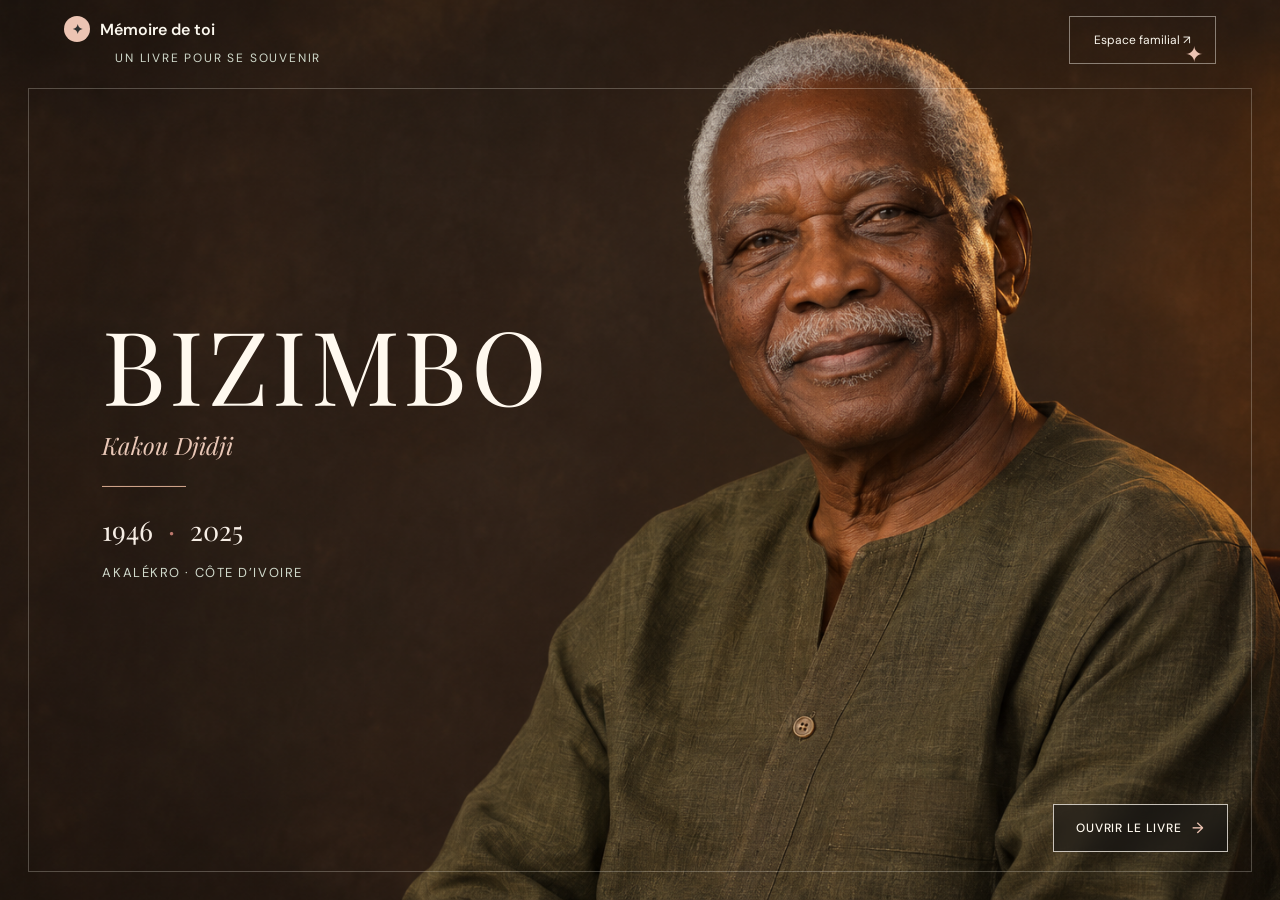
==== index.html @ d09c0937 "feat(pages): ajout du menu et chapitre Lettre d'au revoir" ====
<!doctype html>
<html lang="fr">
<head>
  <meta charset="UTF-8" />
  <meta name="viewport" content="width=device-width, initial-scale=1.0" />
  <title>BIZIMBO · Le livre mémoire</title>
  <link rel="stylesheet" href="css/tokens.css" />
  <link rel="stylesheet" href="css/cover.css" />
  <link rel="stylesheet" href="css/book-engine.css" />
  <link rel="stylesheet" href="css/pages.css" />
  <link rel="stylesheet" href="css/modals.css" />
</head>
<body>
  <header class="reader-bar">
    <a class="reader-brand" href="#cover"><span class="brand-mark">✦</span><span>Mémoire de toi</span></a>
    <button class="family-entry" type="button" data-modal="private-modal">Espace familial <span>↗</span></button>
  </header>

  <main class="book-stage" id="book-stage">
    <section class="book" id="memory-book" aria-label="Livre mémoire de BIZIMBO">
      <!-- Page 0 : Couverture pleine page (sanctuarisée) -->
      <article class="book-page cover-page" data-page="0" id="cover">
        <img class="cover-portrait" src="assets/gpt_bizimbo-hero.png" alt="Portrait de BIZIMBO" />
        <div class="cover-ribbon">Un livre pour se souvenir</div>
        <div class="cover-ornament">✦</div>
        <div class="cover-content">
          <h1>BIZIMBO</h1>
          <p class="cover-real-name">Kakou Djidji</p>
          <div class="cover-rule"></div>
          <p class="cover-dates">1946 <span>·</span> 2025</p>
          <p class="cover-place">Akalékro · Côte d’Ivoire</p>
        </div>
        <button class="open-book cover-turn-hint" id="open-book" type="button">Ouvrir le livre <span>→</span></button>
        <div class="cover-footer">
          <span>À la mémoire d’un père, d’un repère et d’une histoire.</span>
          <span>01</span>
        </div>
      </article>

      <!-- Page 1 : Chapitre I · Biographie -->
      <article class="book-page paper-page" data-page="1">
        <div class="paper-sheet">
          <div class="chapter-rail">
            <span class="page-label">Chapitre I · Biographie</span>
          </div>
          <div class="page-main intro-page">
            <div class="page-copy">
              <span class="drop-cap">B</span>
              <p>IZIMBO est né à Akalékro, le 1er janvier 1946. Il portait en lui deux héritages, Ahizi par son père et Sénoufo par sa mère, deux courants de mémoire qui ont nourri son regard sur le monde.</p>
              <p>Son histoire commence dans une terre de liens, de récits et de visages connus. C’est là qu’il a appris que l’on ne grandit jamais seul.</p>
            </div>
            <div class="page-image">
              <img src="assets/gpt_bizimbo-portrait.png" alt="Portrait de BIZIMBO" />
            </div>
          </div>
        </div>
      </article>

      <!-- Page 2 : Chapitre II · Cérémonie -->
      <article class="book-page paper-page" data-page="2">
        <div class="paper-sheet">
          <div class="chapter-rail">
            <span class="page-label">Chapitre II · Cérémonie</span>
          </div>
          <div class="page-main ceremony-page">
            <div class="ceremony-info">
              <h2>Le dernier hommage.</h2>
              <p class="ceremony-lead">Pour accompagner BIZIMBO et partager un instant de prière, de souvenirs et de paix.</p>
              
              <div class="ceremony-card-main">
                <div class="ceremony-datetime">
                  <div class="ceremony-date-badge">
                    <span>OCT</span>
                    <strong>04</strong>
                  </div>
                  <div class="ceremony-time">
                    Samedi 4 octobre 2025 · 10h00
                    <small>Célébration d’hommage et recueillement</small>
                  </div>
                </div>

                <div class="ceremony-venue">
                  <span class="ceremony-venue-label">Lieu de la cérémonie</span>
                  <strong>Paroisse Saint-Pierre d’Akalékro</strong>
                  <address>Akalékro, Côte d’Ivoire<br />Bénédiction et prière communautaire</address>
                </div>
              </div>
            </div>

            <div class="ceremony-details">
              <ul class="ceremony-timeline">
                <li>
                  <strong>09h30 · Accueil & Condoléances</strong>
                  <span>Signature du registre et accueil des délégations familiales</span>
                </li>
                <li>
                  <strong>10h00 · Messe d’action de grâce & Hommages</strong>
                  <span>Témoignages des enfants, des proches et prières de recueillement</span>
                </li>
                <li>
                  <strong>12h00 · Inhumation dans l’intimité familiale</strong>
                  <span>Auprès des siens, dans la terre natale d’Akalékro</span>
                </li>
              </ul>

              <div class="ceremony-notes">
                <h3>Consignes de la famille</h3>
                <p>Des fleurs blanches et des bougies sont les bienvenues. Vous pouvez également manifester votre présence en allumant une bougie virtuelle sur ce mémorial.</p>
              </div>
            </div>
          </div>
        </div>
      </article>

      <!-- Page 3 : Chapitre III · Souvenirs -->
      <article class="book-page paper-page" data-page="3">
        <div class="paper-sheet">
          <div class="chapter-rail">
            <span class="page-label">Chapitre III · Souvenirs</span>
          </div>
          <div class="page-main souvenirs-page">
            <div class="souvenirs-header">
              <h2>Les instants partagés.</h2>
              <p class="souvenirs-lead">Des regards, des journées simples et des étapes de vie qui continuent de nous inspirer.</p>
            </div>

            <div class="souvenirs-gallery">
              <div class="souvenir-card">
                <div class="souvenir-photo">
                  <img class="souvenir-photo-portrait" src="assets/gpt_bizimbo-portrait.png" alt="BIZIMBO souriant" />
                </div>
                <div class="souvenir-caption">
                  <span class="souvenir-date">Akalékro · 1978</span>
                  <h3>Le sourire confiant</h3>
                  <p>Un moment de retrouvailles familiales au village, entouré des siens.</p>
                </div>
              </div>

              <div class="souvenir-card">
                <div class="souvenir-photo">
                  <img class="souvenir-photo-hero" src="assets/gpt_bizimbo-hero.png" alt="BIZIMBO en habit d'apparat" />
                </div>
                <div class="souvenir-caption">
                  <span class="souvenir-date">Abidjan · 1995</span>
                  <h3>La force tranquille</h3>
                  <p>Le patriarche lors de la cérémonie des 50 ans, toujours à l’écoute.</p>
                </div>
              </div>

              <div class="souvenir-card">
                <div class="souvenir-photo">
                  <img src="assets/gpt_bizimbo-portrait.png" alt="Regard de BIZIMBO" />
                </div>
                <div class="souvenir-caption">
                  <span class="souvenir-date">Mémoire vive</span>
                  <h3>Sous l’arbre à palabres</h3>
                  <p>Transmettre les proverbes et la sagesse des ancêtres Ahizi et Sénoufo.</p>
                </div>
              </div>
            </div>

            <div class="souvenirs-footer-cta">
              <p>Vous avez une photo ou une archive de BIZIMBO à partager avec la famille ?</p>
              <button class="ink-button" type="button" data-modal="private-modal">Ajouter une photo dans l’espace familial <span>↗</span></button>
            </div>
          </div>
        </div>
      </article>

      <!-- Page 4 : Chapitre IV · Lettre d’au revoir -->
      <article class="book-page paper-page" data-page="4">
        <div class="paper-sheet">
          <div class="chapter-rail">
            <span class="page-label">Chapitre IV · Lettre d’au revoir</span>
          </div>
          <div class="page-main letter-page">
            <div class="letter-sheet-box">
              <div class="letter-meta">
                <span>Akalékro · Septembre 2025</span>
                <span>Dernière pensée</span>
              </div>

              <div class="letter-salutation">
                À mes enfants, à ma famille, à vous tous que j’aime,
              </div>

              <div class="letter-body">
                <p>
                  Ne pleurez pas en pensant à ce qui n’est plus, mais souriez en vous souvenant de ce que nous avons partagé. J’ai marché sur cette terre avec la fierté et le bonheur infini de vous voir grandir, apprendre, aimer et vous soutenir les uns les autres.
                </p>
                <p>
                  Restez unis. La famille est comme un grand arbre : les branches s’étendent dans toutes les directions, mais les racines puisent la même force au même endroit. N’oubliez jamais d’où vous venez, ni la générosité que l’on doit à chacun.
                </p>
                <p>
                  Je m’en vais en paix, le cœur plein de vos rires et de votre amour. Lorsque le vent soufflera sur les lagunes d’Akalékro ou que les étoiles brilleront, sachez que je ne suis pas loin. Je veille sur vous.
                </p>
              </div>

              <div class="letter-sign-block">
                <div class="letter-sign-text">
                  Avec toute ma bénédiction et ma tendresse éternelle.
                </div>
                <div class="letter-sign-name">
                  <strong>BIZIMBO</strong>
                  <span>Kakou Djidji</span>
                </div>
              </div>
            </div>
          </div>
        </div>
      </article>

      <!-- Page 5 : Chapitre V · Les traces -->
      <article class="book-page paper-page" data-page="5">
        <div class="paper-sheet">
          <div class="chapter-rail">
            <span class="page-label">Chapitre V · Les traces</span>
          </div>
          <div class="page-main traces-page">
            <div class="traces-art">
              <div class="art-shape art-one"></div>
              <div class="art-shape art-two"></div>
              <div class="art-star">✦</div>
              <p>Les jours simples<br />deviennent des trésors.</p>
            </div>
            <div class="traces-copy">
              <h2>Ce qu’il nous laisse.</h2>
              <p class="lead-copy">Une voix, un sourire, une manière de faire une place à chacun.</p>
              <div class="memory-list">
                <button class="memory-row" type="button" data-ritual="candle">
                  <b>◒</b>
                  <span><strong id="candle-count">24</strong><small>bougies allumées</small></span>
                  <i>Ajouter votre lumière</i>
                </button>
                <button class="memory-row" type="button" data-ritual="flower">
                  <b>✿</b>
                  <span><strong id="flower-count">18</strong><small>fleurs déposées</small></span>
                  <i>Déposer une fleur</i>
                </button>
                <button class="memory-row" type="button" data-modal="message-modal">
                  <b>✎</b>
                  <span><strong>27</strong><small>mots dans le livre d’or</small></span>
                  <i>Écrire un souvenir</i>
                </button>
              </div>
            </div>
          </div>
        </div>
      </article>

      <!-- Page 6 : Chapitre VI · Les voix -->
      <article class="book-page paper-page" data-page="6">
        <div class="paper-sheet">
          <div class="chapter-rail">
            <span class="page-label">Chapitre VI · Les voix</span>
          </div>
          <div class="page-main guest-page">
            <div>
              <h2>Les mots restent.</h2>
              <p class="lead-copy">Chaque hommage est une page ajoutée à son histoire.</p>
            </div>
            <div class="quotes">
              <div>
                <q>Ton sourire reste notre lumière. Merci pour tout ce que tu nous as transmis, papa.</q>
                <strong>Aïcha</strong>
                <small>Il y a 2 jours</small>
              </div>
              <div>
                <q>Je me souviens de ta patience et de tes histoires. Elles vivent encore dans nos conversations.</q>
                <strong>Koffi</strong>
                <small>Il y a 5 jours</small>
              </div>
            </div>
            <button class="ink-button" type="button" data-modal="message-modal">Écrire dans le livre d’or <span>↗</span></button>
          </div>
        </div>
      </article>

      <!-- Page 7 : Dernière page · Pour les proches -->
      <article class="book-page paper-page family-page" data-page="7">
        <div class="paper-sheet">
          <div class="chapter-rail">
            <span class="page-label">Dernière page · Pour les proches</span>
          </div>
          <div class="page-main family-main">
            <div class="family-copy">
              <div class="back-symbol">✦</div>
              <h2>Le livre continue avec vous.</h2>
              <p class="lead-copy">Ajoutez des photos, enrichissez la biographie et préservez les souvenirs dans un espace familial privé.</p>
              <button class="ink-button" type="button" data-modal="private-modal">Entrer dans l’espace familial <span>↗</span></button>
            </div>
            <div class="family-note">
              À ceux qui restent,<br />
              à ceux qui se souviennent,<br />
              à ceux qui transmettent.
            </div>
          </div>
        </div>
      </article>
    </section>

    <nav class="chapter-sidebar" id="chapter-sidebar" aria-label="Navigation entre les chapitres">
      <span class="chapter-sidebar-title">Dans le livre</span>
      <button type="button" data-page-target="1">Biographie</button>
      <button type="button" data-page-target="2">Cérémonie</button>
      <button type="button" data-page-target="3">Souvenirs</button>
      <button type="button" data-page-target="4">Lettre d’au revoir</button>
      <button type="button" data-page-target="5">Les traces</button>
      <button type="button" data-page-target="6">Les voix</button>
      <button type="button" data-page-target="7">Pour les proches</button>
    </nav>
  </main>

  <div class="modal-backdrop" id="message-modal" role="dialog" aria-modal="true" aria-labelledby="message-modal-title">
    <div class="modal">
      <button class="modal-close" type="button" aria-label="Fermer">×</button>
      <span class="page-label">Livre d’or</span>
      <h2 id="message-modal-title">Déposer un message</h2>
      <p>Votre hommage sera transmis à la famille pour validation.</p>
      <form data-form="message">
        <label>Votre prénom<input required name="name" placeholder="Ex. Aïcha" /></label>
        <label>Votre message<textarea required name="message" rows="4" placeholder="Un souvenir, une pensée..."></textarea></label>
        <button class="ink-button" type="submit">Envoyer pour validation</button>
      </form>
    </div>
  </div>

  <div class="modal-backdrop" id="private-modal" role="dialog" aria-modal="true" aria-labelledby="private-modal-title">
    <div class="modal">
      <button class="modal-close" type="button" aria-label="Fermer">×</button>
      <span class="page-label">Espace familial</span>
      <h2 id="private-modal-title">Entrer avec une invitation</h2>
      <p>Recevez un lien unique par email pour accéder à l’espace privé de la famille.</p>
      <form data-form="invite">
        <label>Votre adresse email<input required type="email" name="email" placeholder="vous@exemple.com" /></label>
        <button class="ink-button" type="submit">Recevoir mon invitation</button>
      </form>
    </div>
  </div>

  <div class="toast" role="status" aria-live="polite"></div>

  <script src="https://code.jquery.com/jquery-1.12.4.min.js"></script>
  <script src="js/turn.js"></script>
  <script src="js/book.js"></script>
  <script src="js/interactions.js"></script>
</body>
</html>
---- css/tokens.css ----
@import url('https://fonts.googleapis.com/css2?family=DM+Sans:wght@400;500;600;700&family=Playfair+Display:ital,wght@0,400;0,500;0,600;1,400;1,500&display=swap');

:root {
  --ink: #2e302f;
  --paper: #f7f4ed;
  --paper-2: #eef1e9;
  --sage: #cddbcf;
  --sage-deep: #567461;
  --peach: #ecc4b3;
  --coral: #bd786d;
  --line: rgba(46, 48, 47, 0.20);
}

*,
*::before,
*::after {
  box-sizing: border-box;
}

html,
body {
  margin: 0;
  width: 100%;
  height: 100%;
  min-height: 100%;
  overflow: hidden;
  background: var(--ink);
  color: var(--ink);
  font-family: 'DM Sans', sans-serif;
  -webkit-font-smoothing: antialiased;
}

a {
  color: inherit;
  text-decoration: none;
}

button,
input,
textarea {
  font: inherit;
}

button {
  cursor: pointer;
}
---- css/cover.css ----
/* ==========================================================================
   Bandeau supérieur (.reader-bar) & Page de couverture (.cover-page)
   Sanctuarisé à partir du rendu validé de la couverture.
   ========================================================================== */

.reader-bar {
  position: absolute;
  inset: 0 0 auto 0;
  z-index: 20;
  height: 78px;
  padding: 16px 5vw 0;
  display: flex;
  align-items: flex-start;
  justify-content: space-between;
  background: transparent;
  border-bottom: 0;
  color: #fbf7ee;
  pointer-events: none;
}

.reader-brand,
.family-entry {
  pointer-events: auto;
}

.reader-brand {
  display: flex;
  align-items: center;
  gap: 10px;
  font-weight: 600;
  color: inherit;
}

.brand-mark {
  display: grid;
  place-items: center;
  width: 26px;
  height: 26px;
  border-radius: 50%;
  background: var(--peach);
  color: var(--ink);
  font-size: 13px;
}

.family-entry {
  padding: 15px 24px;
  background: transparent;
  border: 1px solid rgba(251, 247, 238, 0.45);
  color: inherit;
  font-size: 12px;
}

/* Adaptation du bandeau sur les pages intérieures (fond papier) */
.reading-page .reader-bar {
  background: var(--paper);
  border-bottom: 1px solid var(--line);
  color: var(--ink);
}

.reading-page .reader-bar * {
  color: var(--ink);
  background-color: transparent;
}

.reading-page .reader-bar .brand-mark {
  background-color: var(--peach);
}

.reading-page .family-entry {
  color: var(--ink);
  border-color: var(--line);
}

/* Couverture pleine page */
.cover-page {
  width: 100%;
  height: 100dvh;
  min-height: 100dvh;
  background: #191716;
  color: #fbf7ee;
  overflow: hidden;
  text-align: left;
  position: relative;
}

.cover-page::before {
  content: '';
  position: absolute;
  inset: 88px 28px 28px;
  border: 1px solid rgba(248, 241, 230, 0.25);
  z-index: 3;
  pointer-events: none;
}

.cover-page::after {
  display: none;
}

/* La photo reste intacte : aucun voile, aucun filtre, opacité 1 */
.cover-portrait {
  position: absolute;
  z-index: 1;
  right: 0;
  top: 0;
  width: 100%;
  height: 100%;
  object-fit: cover;
  object-position: center 26%;
  mix-blend-mode: normal;
  opacity: 1;
  filter: none;
}

.cover-ribbon,
.cover-ornament,
.cover-footer {
  position: absolute;
  z-index: 5;
}

.cover-ribbon {
  top: 42px;
  left: 9vw;
  padding: 8px 0;
  color: #d0d9cb;
  font-size: 12px;
  letter-spacing: 0.15em;
  text-transform: uppercase;
}

.cover-ornament {
  top: 40px;
  right: 6vw;
  color: var(--peach);
  font-size: 22px;
}

.cover-content {
  position: absolute;
  left: 8vw;
  right: auto;
  top: clamp(39%, 50%, 52%);
  bottom: auto;
  width: min(39vw, 560px);
  transform: translateY(-50%);
  display: block;
  text-align: left;
  z-index: 5;
}

.cover-content h1 {
  font: 400 clamp(64px, 8vw, 132px) / 0.88 'Playfair Display', serif;
  letter-spacing: 0.035em;
  color: #fff9ef;
  margin: 0;
  white-space: nowrap;
}

.cover-real-name {
  font: italic 24px 'Playfair Display', serif;
  color: #e9c7b6;
  margin: 20px 0;
}

.cover-rule {
  width: 84px;
  height: 1px;
  background: #d7aa8f;
  margin: 25px 0;
}

.cover-dates {
  font: 27px 'Playfair Display', serif;
  color: #f6eee5;
  margin: 0;
}

.cover-dates span {
  color: var(--coral);
  padding: 0 8px;
}

.cover-place {
  font-size: 13px;
  letter-spacing: 0.12em;
  text-transform: uppercase;
  color: #d0d9cb;
  margin: 16px 0 0;
}

.open-book,
.ink-button {
  display: inline-flex;
  align-items: center;
  width: max-content;
  max-width: 100%;
  padding: 16px 26px;
  border: 1px solid currentColor;
  background: transparent;
  color: inherit;
  font-size: 12px;
  margin: 32px 0 0;
}

.open-book {
  border-color: rgba(255, 249, 239, 0.7);
  color: #fff9ef;
  position: relative;
}

.open-book span,
.ink-button span {
  margin-left: 12px;
  color: var(--peach);
}

/* Bouton "Ouvrir le livre" placé en bas à droite de la couverture pour inviter au feuilletage */
.cover-turn-hint {
  position: absolute;
  right: 52px;
  bottom: 48px;
  z-index: 10;
  margin: 0;
  display: inline-flex;
  align-items: center;
  gap: 10px;
  padding: 13px 22px;
  border: 1px solid rgba(255, 249, 239, 0.75);
  background: rgba(25, 23, 22, 0.65);
  backdrop-filter: blur(8px);
  -webkit-backdrop-filter: blur(8px);
  color: #fff9ef;
  font-size: 12px;
  letter-spacing: 0.08em;
  text-transform: uppercase;
  font-weight: 500;
  transition: background-color 0.2s ease, border-color 0.2s ease, transform 0.2s ease;
  cursor: pointer;
}

.cover-turn-hint span {
  font-size: 15px;
  margin-left: 0;
  color: var(--peach);
  transition: transform 0.2s ease;
}

.cover-turn-hint:hover {
  background: rgba(25, 23, 22, 0.9);
  border-color: #fff9ef;
  transform: translateX(3px);
}

.cover-turn-hint:hover span {
  transform: translateX(4px);
}

.cover-footer {
  display: none;
}

@media (max-height: 720px) and (min-width: 851px) {
  .cover-content {
    top: 46%;
  }
  .cover-content h1 {
    font-size: clamp(58px, 7.2vw, 112px);
  }
  .cover-real-name {
    margin: 12px 0;
  }
  .cover-rule {
    margin: 16px 0;
  }
}

@media (max-width: 850px) {
  .reader-bar {
    height: 68px;
    padding: 12px 22px 0;
  }

  .family-entry {
    padding: 11px 14px;
  }

  .cover-page::before {
    inset: 76px 16px 16px;
  }

  .cover-portrait {
    width: 100%;
    height: 100%;
    right: 0;
    top: 0;
    object-position: 58% center;
    opacity: 1;
  }

  .cover-ribbon {
    left: 10vw;
  }

  .cover-ornament {
    right: 28px;
  }

  .cover-content {
    left: 9vw;
    right: 9vw;
    top: auto;
    bottom: 15%;
    width: auto;
    transform: none;
  }

  .cover-content h1 {
    font-size: clamp(58px, 15vw, 108px);
  }

  .cover-real-name {
    font-size: 21px;
  }

  .cover-dates {
    font-size: 23px;
  }

  .cover-turn-hint {
    right: 28px;
    bottom: 28px;
    padding: 11px 18px;
    font-size: 11px;
    gap: 8px;
  }
}
---- css/book-engine.css ----
/* ==========================================================================
   Moteur du livre (#book-stage, #memory-book, Turn.js, .page-control)
   ========================================================================== */

.book-stage {
  position: relative;
  width: 100%;
  height: 100dvh;
  min-height: 100dvh;
  overflow: hidden;
}

#memory-book {
  position: absolute;
  inset: 0;
  width: 100vw;
  height: 100dvh;
  overflow: hidden;
  user-select: none;
}

/* Important : pas de padding ni de inset:!important sur .book-page
   afin que Turn.js calcule exactement 100vw x 100dvh et pilote le pli diagonal */
.book-page {
  width: 100%;
  height: 100%;
  padding: 0;
  border: 0;
  background: var(--paper);
  overflow: hidden;
}

.cover-page.book-page {
  background: #191716;
}

/* Verso de la feuille pendant le feuilletage Turn.js */
#memory-book .turn-page {
  background-color: var(--paper);
  overflow: hidden;
}

#memory-book .cover-page.turn-page {
  background-color: #191716;
}

#memory-book .turn-page.p-temporal {
  background-color: #efeae0;
  border-left: 1px solid rgba(46, 48, 47, 0.12);
}
---- css/pages.css ----
/* ==========================================================================
   Pages intérieures (.paper-page) & Colonne latérale (Titre + Sidebar)
   ========================================================================== */

.paper-page {
  background: var(--paper);
  color: var(--ink);
}

.paper-page.family-page {
  background: var(--paper-2);
}

/* Grille intérieure :
   - Colonne 1 (200px) : réservée au titre du chapitre (.page-label) et à la sidebar (#chapter-sidebar)
   - Colonne 2 (1fr)   : contenu principal du chapitre (.page-main) */
.paper-sheet {
  width: 100%;
  height: 100%;
  padding: 112px 72px 56px 76px;
  display: grid;
  grid-template-columns: 200px minmax(0, 1fr);
  column-gap: 56px;
  align-items: start;
}

.chapter-rail {
  grid-column: 1;
  width: 200px;
  padding-top: 4px;
}

.page-label {
  display: block;
  color: var(--sage-deep);
  font-size: 12px;
  font-weight: 500;
  letter-spacing: 0.14em;
  text-transform: uppercase;
  line-height: 1.4;
  white-space: nowrap;
  margin: 0;
  padding: 0 0 14px;
}

/* Sidebar fixe (indépendante des transformations de page) alignée dans la Colonne 1 */
.chapter-sidebar {
  position: absolute;
  left: 76px;
  top: 168px;
  width: 200px;
  z-index: 21;
  display: flex;
  flex-direction: column;
  gap: 8px;
  opacity: 0;
  visibility: hidden;
  pointer-events: none;
  transform: translateX(-8px);
  transition: opacity 0.2s ease, transform 0.2s ease, visibility 0.2s ease;
}

.chapter-sidebar.is-visible {
  opacity: 1;
  visibility: visible;
  pointer-events: auto;
  transform: translateX(0);
}

.chapter-sidebar-title {
  color: var(--ink);
  font-size: 11px;
  font-weight: 600;
  letter-spacing: 0.12em;
  text-transform: uppercase;
  padding-bottom: 10px;
  margin-bottom: 4px;
  border-bottom: 1px solid var(--line);
}

.chapter-sidebar button {
  border: 0;
  border-left: 2px solid transparent;
  background: transparent;
  color: #69746e;
  text-align: left;
  padding: 7px 0 7px 12px;
  font: 500 13px / 1.25 'DM Sans', sans-serif;
  transition: color 0.15s ease, border-color 0.15s ease;
}

.chapter-sidebar button:hover,
.chapter-sidebar button:focus-visible {
  color: var(--ink);
  border-left-color: var(--coral);
  outline: none;
}

.chapter-sidebar button.is-active {
  color: var(--ink);
  font-weight: 600;
  border-left-color: var(--coral);
}

/* Contenu principal (Colonne 2 : commence toujours après la colonne sidebar) */
.page-main {
  grid-column: 2;
  width: 100%;
  height: 100%;
  min-width: 0;
  min-height: 0;
}

/* --------------------------------------------------------------------------
   Chapitre I · Biographie
   -------------------------------------------------------------------------- */
.intro-page {
  display: grid;
  grid-template-columns: minmax(0, 1.05fr) minmax(0, 0.95fr);
  column-gap: 56px;
  align-items: start;
  height: 100%;
}

.page-copy {
  color: #52645a;
  font-size: 16px;
  line-height: 1.75;
  max-width: 520px;
}

.page-copy p {
  margin: 0 0 22px;
}

.drop-cap {
  float: left;
  color: var(--coral);
  font: 400 84px / 0.72 'Playfair Display', serif;
  margin: 6px 12px 0 0;
}

.page-image {
  width: 100%;
  height: min(68dvh, 540px);
  max-height: 100%;
  background: var(--peach);
  border: 1px solid var(--line);
  overflow: hidden;
}

.page-image img {
  width: 100%;
  height: 100%;
  object-fit: cover;
  object-position: center top;
  display: block;
}

/* --------------------------------------------------------------------------
   Chapitre II · Cérémonie
   -------------------------------------------------------------------------- */
.ceremony-page {
  display: grid;
  grid-template-columns: minmax(0, 1.08fr) minmax(0, 0.92fr);
  column-gap: 52px;
  align-items: start;
  height: 100%;
}

.ceremony-info h2 {
  font: 400 clamp(38px, 4.2vw, 62px) / 1.04 'Playfair Display', serif;
  letter-spacing: -0.03em;
  color: var(--ink);
  margin: 0 0 14px;
}

.ceremony-lead {
  max-width: 480px;
  color: #52645a;
  font-size: 16px;
  line-height: 1.55;
  margin: 0 0 28px;
}

.ceremony-card-main {
  background: var(--paper-2);
  border: 1px solid var(--line);
  padding: 24px 26px;
  display: flex;
  flex-direction: column;
  gap: 18px;
  max-width: 480px;
}

.ceremony-datetime {
  display: flex;
  align-items: center;
  gap: 18px;
  padding-bottom: 16px;
  border-bottom: 1px solid var(--line);
}

.ceremony-date-badge {
  display: flex;
  flex-direction: column;
  align-items: center;
  justify-content: center;
  width: 56px;
  height: 56px;
  background: var(--sage);
  color: var(--sage-deep);
  line-height: 1.1;
  flex-shrink: 0;
}

.ceremony-date-badge span {
  font-size: 11px;
  font-weight: 700;
  letter-spacing: 0.12em;
  text-transform: uppercase;
}

.ceremony-date-badge strong {
  font-family: 'Playfair Display', serif;
  font-size: 22px;
  font-weight: 500;
}

.ceremony-time {
  font-size: 16px;
  font-weight: 600;
  color: var(--ink);
}

.ceremony-time small {
  display: block;
  font-size: 13px;
  font-weight: 400;
  color: #52645a;
  margin-top: 3px;
}

.ceremony-venue {
  display: flex;
  flex-direction: column;
  gap: 3px;
}

.ceremony-venue-label {
  font-size: 11px;
  letter-spacing: 0.14em;
  text-transform: uppercase;
  color: var(--coral);
  font-weight: 600;
}

.ceremony-venue strong {
  font-family: 'Playfair Display', serif;
  font-size: 19px;
  font-weight: 500;
  color: var(--ink);
}

.ceremony-venue address {
  font-style: normal;
  font-size: 13px;
  color: #52645a;
  line-height: 1.5;
  margin-top: 2px;
}

.ceremony-details {
  display: flex;
  flex-direction: column;
  gap: 22px;
  padding-top: 6px;
}

.ceremony-timeline {
  list-style: none;
  padding: 0;
  margin: 0;
  border-left: 2px solid var(--sage);
  display: flex;
  flex-direction: column;
  gap: 16px;
}

.ceremony-timeline li {
  padding-left: 20px;
  position: relative;
}

.ceremony-timeline li::before {
  content: '';
  position: absolute;
  left: -6px;
  top: 5px;
  width: 10px;
  height: 10px;
  border-radius: 50%;
  background: var(--coral);
}

.ceremony-timeline strong {
  display: block;
  font-size: 14px;
  color: var(--ink);
  font-weight: 600;
}

.ceremony-timeline span {
  font-size: 13px;
  color: #52645a;
  line-height: 1.45;
  display: block;
  margin-top: 2px;
}

.ceremony-notes {
  border-top: 1px solid var(--line);
  padding-top: 18px;
}

.ceremony-notes h3 {
  font-size: 11px;
  letter-spacing: 0.14em;
  text-transform: uppercase;
  color: var(--sage-deep);
  margin: 0 0 8px;
}

.ceremony-notes p {
  font-size: 13px;
  color: #52645a;
  line-height: 1.6;
  margin: 0;
}

/* --------------------------------------------------------------------------
   Chapitre III · Souvenirs
   -------------------------------------------------------------------------- */
.souvenirs-page {
  display: flex;
  flex-direction: column;
  height: 100%;
}

.souvenirs-header {
  margin-bottom: 22px;
}

.souvenirs-header h2 {
  font: 400 clamp(38px, 4.2vw, 62px) / 1.04 'Playfair Display', serif;
  letter-spacing: -0.03em;
  color: var(--ink);
  margin: 0 0 10px;
}

.souvenirs-lead {
  max-width: 580px;
  color: #52645a;
  font-size: 16px;
  line-height: 1.5;
  margin: 0;
}

.souvenirs-gallery {
  display: grid;
  grid-template-columns: repeat(3, minmax(0, 1fr));
  gap: 22px;
  align-items: start;
}

.souvenir-card {
  background: #fffdfa;
  border: 1px solid var(--line);
  padding: 12px 12px 16px;
  display: flex;
  flex-direction: column;
  transition: transform 0.2s ease, border-color 0.2s ease;
}

.souvenir-card:hover {
  transform: translateY(-2px);
  border-color: var(--sage-deep);
}

.souvenir-photo {
  width: 100%;
  height: 185px;
  overflow: hidden;
  background: var(--peach);
  border: 1px solid rgba(46, 48, 47, 0.08);
}

.souvenir-photo img {
  width: 100%;
  height: 100%;
  object-fit: cover;
  display: block;
}

.souvenir-photo-portrait {
  object-position: center 20%;
}

.souvenir-photo-hero {
  object-position: center 28%;
}

.souvenir-caption {
  padding-top: 12px;
}

.souvenir-caption .souvenir-date {
  font-size: 11px;
  letter-spacing: 0.12em;
  text-transform: uppercase;
  color: var(--sage-deep);
  font-weight: 600;
  display: block;
}

.souvenir-caption h3 {
  font: 400 17px / 1.3 'Playfair Display', serif;
  color: var(--ink);
  margin: 4px 0 6px;
}

.souvenir-caption p {
  font-size: 12px;
  color: #52645a;
  line-height: 1.5;
  margin: 0;
}

.souvenirs-footer-cta {
  margin-top: 22px;
  display: flex;
  align-items: center;
  justify-content: space-between;
  gap: 20px;
  border-top: 1px solid var(--line);
  padding-top: 16px;
}

.souvenirs-footer-cta p {
  font-size: 13px;
  color: #52645a;
  margin: 0;
}

.souvenirs-footer-cta .ink-button {
  margin: 0;
  flex-shrink: 0;
}

/* --------------------------------------------------------------------------
   Chapitre IV · Lettre d’au revoir
   -------------------------------------------------------------------------- */
.letter-page {
  display: flex;
  flex-direction: column;
  justify-content: center;
  max-width: 760px;
  height: 100%;
}

.letter-sheet-box {
  background: var(--paper-2);
  border: 1px solid var(--line);
  padding: 34px 42px;
  position: relative;
}

.letter-sheet-box::before {
  content: '';
  position: absolute;
  inset: 8px;
  border: 1px dashed rgba(46, 48, 47, 0.16);
  pointer-events: none;
}

.letter-meta {
  display: flex;
  justify-content: space-between;
  align-items: center;
  font-size: 11px;
  letter-spacing: 0.14em;
  text-transform: uppercase;
  color: var(--sage-deep);
  margin-bottom: 20px;
  font-weight: 600;
}

.letter-salutation {
  font: italic 22px / 1.35 'Playfair Display', serif;
  color: var(--ink);
  margin-bottom: 16px;
}

.letter-body {
  color: #42524a;
  font-size: 15.5px;
  line-height: 1.8;
  display: flex;
  flex-direction: column;
  gap: 16px;
}

.letter-body p {
  margin: 0;
}

.letter-sign-block {
  margin-top: 26px;
  display: flex;
  justify-content: space-between;
  align-items: flex-end;
  border-top: 1px solid var(--line);
  padding-top: 18px;
}

.letter-sign-text {
  font-style: italic;
  font-size: 14px;
  color: #52645a;
  max-width: 380px;
}

.letter-sign-name {
  text-align: right;
  flex-shrink: 0;
}

.letter-sign-name strong {
  display: block;
  font-family: 'Playfair Display', serif;
  font-size: 21px;
  color: var(--ink);
  font-weight: 500;
}

.letter-sign-name span {
  font-size: 13px;
  color: var(--coral);
}

/* --------------------------------------------------------------------------
   Chapitre V · Les traces
   -------------------------------------------------------------------------- */
.traces-page {
  display: grid;
  grid-template-columns: minmax(240px, 0.88fr) minmax(0, 1.12fr);
  column-gap: 52px;
  align-items: center;
  height: 100%;
}

.traces-art {
  width: 100%;
  height: min(68dvh, 540px);
  max-height: 100%;
  background: var(--sage);
  border: 1px solid var(--line);
  position: relative;
  overflow: hidden;
  padding: 32px;
}

.art-shape {
  position: absolute;
  border: 8px solid var(--paper);
}

.art-one {
  width: 175px;
  height: 125px;
  background: #e8bca6;
  left: 32px;
  top: 48px;
  transform: rotate(-7deg);
}

.art-two {
  width: 160px;
  height: 195px;
  background: #96b49d;
  right: 28px;
  top: 145px;
  transform: rotate(8deg);
}

.art-star {
  position: absolute;
  left: 120px;
  top: 185px;
  width: 88px;
  height: 88px;
  display: grid;
  place-items: center;
  border-radius: 50%;
  background: var(--coral);
  color: #fff;
  font-size: 30px;
}

.traces-art p {
  position: absolute;
  left: 32px;
  right: 32px;
  bottom: 28px;
  margin: 0;
  font: italic 22px / 1.2 'Playfair Display', serif;
  color: #2e4537;
}

.traces-copy h2,
.guest-page h2,
.family-copy h2 {
  font: 400 clamp(38px, 4.2vw, 62px) / 1.04 'Playfair Display', serif;
  letter-spacing: -0.03em;
  color: var(--ink);
  margin: 0 0 16px;
}

.lead-copy {
  max-width: 420px;
  color: #52645a;
  font-size: 17px;
  line-height: 1.5;
  margin: 0;
}

.memory-list {
  margin-top: 34px;
  border-top: 1px solid var(--line);
}

.memory-row {
  width: 100%;
  display: grid;
  grid-template-columns: 34px 1fr auto;
  gap: 14px;
  align-items: center;
  padding: 16px 8px;
  text-align: left;
  background: transparent;
  border: 0;
  border-bottom: 1px solid var(--line);
  color: var(--ink);
  transition: background-color 0.15s ease;
}

.memory-row:hover {
  background: rgba(46, 48, 47, 0.03);
}

.memory-row > b {
  font-size: 22px;
  color: var(--coral);
}

.memory-row strong,
.memory-row small {
  display: block;
}

.memory-row strong {
  font-size: 16px;
}

.memory-row small {
  color: #52645a;
  font-size: 12px;
}

.memory-row i {
  font-style: normal;
  font-size: 12px;
  font-weight: 500;
  color: var(--sage-deep);
}

/* --------------------------------------------------------------------------
   Chapitre III · Les voix
   -------------------------------------------------------------------------- */
.guest-page {
  display: flex;
  flex-direction: column;
  justify-content: center;
  align-items: flex-start;
  height: 100%;
  max-width: 780px;
}

.quotes {
  width: 100%;
  margin-top: 36px;
  display: grid;
  grid-template-columns: 1fr 1fr;
  gap: 36px;
}

.quotes div {
  border-top: 1px solid var(--line);
  padding-top: 18px;
}

.quotes q {
  display: block;
  font: italic 20px / 1.4 'Playfair Display', serif;
  color: var(--ink);
}

.quotes strong,
.quotes small {
  display: block;
}

.quotes strong {
  margin-top: 14px;
  font-size: 14px;
}

.quotes small {
  color: #52645a;
  font-size: 12px;
  margin-top: 3px;
}

/* --------------------------------------------------------------------------
   Dernière page · Pour les proches
   -------------------------------------------------------------------------- */
.family-main {
  display: flex;
  flex-direction: column;
  justify-content: space-between;
  height: 100%;
  padding-bottom: 24px;
}

.family-copy {
  max-width: 560px;
}

.back-symbol {
  font-size: 40px;
  color: var(--coral);
  margin-bottom: 12px;
}

.family-note {
  align-self: flex-end;
  font: italic 24px / 1.35 'Playfair Display', serif;
  color: #567461;
  text-align: right;
}

/* --------------------------------------------------------------------------
   Responsive Tablette & Mobile
   -------------------------------------------------------------------------- */
@media (max-width: 1100px) and (min-width: 851px) {
  .paper-sheet {
    padding: 104px 56px 48px 64px;
    grid-template-columns: 170px minmax(0, 1fr);
    column-gap: 36px;
  }

  .chapter-rail,
  .chapter-sidebar {
    width: 170px;
  }

  .chapter-sidebar {
    left: 64px;
  }
}

@media (max-width: 850px) {
  .paper-sheet {
    padding: 82px 20px 72px;
    display: flex;
    flex-direction: column;
    gap: 0;
  }

  /* En-tête de chapitre + espace réservé pour la barre d'onglets horizontale */
  .chapter-rail {
    width: 100%;
    padding-top: 0;
    margin-bottom: 60px;
    flex-shrink: 0;
  }

  .page-label {
    padding: 0;
    font-size: 11px;
  }

  .chapter-sidebar {
    left: 20px;
    right: 20px;
    top: 106px;
    width: auto;
    flex-direction: row;
    align-items: center;
    gap: 8px;
    overflow-x: auto;
    -webkit-overflow-scrolling: touch;
    scrollbar-width: none;
    -ms-overflow-style: none;
    padding: 6px 0;
    background: transparent;
    border-top: 1px solid var(--line);
    border-bottom: 1px solid var(--line);
    transform: translateY(-4px);
  }

  .chapter-sidebar::-webkit-scrollbar {
    display: none;
  }

  .chapter-sidebar.is-visible {
    transform: translateY(0);
  }

  .chapter-sidebar-title {
    display: none;
  }

  .chapter-sidebar button {
    white-space: nowrap;
    padding: 6px 10px;
    border-left: 0;
    border-bottom: 2px solid transparent;
    font-size: 12px;
  }

  .chapter-sidebar button:hover,
  .chapter-sidebar button:focus-visible,
  .chapter-sidebar button.is-active {
    border-left: 0;
    border-bottom-color: var(--coral);
  }

  .page-main {
    flex: 1;
    overflow-y: auto;
    padding-right: 6px;
    scrollbar-width: thin;
    scrollbar-color: rgba(46, 48, 47, 0.25) transparent;
  }

  .intro-page,
  .ceremony-page,
  .letter-page,
  .traces-page {
    display: flex;
    flex-direction: column;
    gap: 24px;
    height: auto;
  }

  .letter-sheet-box {
    padding: 22px 18px;
  }

  .letter-meta {
    flex-direction: column;
    align-items: flex-start;
    gap: 4px;
  }

  .letter-sign-block {
    flex-direction: column;
    align-items: flex-start;
    gap: 12px;
  }

  .letter-sign-name {
    text-align: left;
  }

  .ceremony-card-main {
    max-width: none;
    padding: 20px 18px;
  }

  .souvenirs-gallery {
    grid-template-columns: 1fr;
    gap: 18px;
  }

  .souvenir-photo {
    height: 220px;
  }

  .souvenirs-footer-cta {
    flex-direction: column;
    align-items: flex-start;
    gap: 12px;
  }

  .page-image {
    height: 310px;
    flex-shrink: 0;
  }

  .page-image img {
    object-position: center 25%;
  }

  .traces-art {
    height: 220px;
    flex-shrink: 0;
  }

  .art-one {
    width: 130px;
    height: 90px;
    top: 24px;
  }

  .art-two {
    width: 120px;
    height: 140px;
    top: 40px;
  }

  .art-star {
    width: 64px;
    height: 64px;
    left: 105px;
    top: 75px;
    font-size: 22px;
  }

  .traces-art p {
    font-size: 18px;
    bottom: 16px;
  }

  .guest-page {
    justify-content: flex-start;
    height: auto;
  }

  .quotes {
    grid-template-columns: 1fr;
    gap: 20px;
    margin-top: 24px;
  }

  .family-main {
    height: auto;
    gap: 36px;
  }

  .family-note {
    align-self: flex-start;
    text-align: left;
    font-size: 20px;
  }
}

@media (max-width: 480px) {
  .memory-row {
    grid-template-columns: 28px 1fr;
  }

  .memory-row i {
    display: none;
  }
}
---- css/modals.css ----
/* ==========================================================================
   Modales (Livre d'or & Espace familial) et Notifications Toast
   ========================================================================== */

.modal-backdrop {
  display: none;
  position: fixed;
  inset: 0;
  background: rgba(46, 48, 47, 0.55);
  z-index: 50;
  align-items: center;
  justify-content: center;
  padding: 20px;
}

.modal-backdrop.is-open {
  display: flex;
}

.modal {
  width: min(100%, 500px);
  background: var(--paper);
  padding: 38px;
  border: 1px solid var(--line);
  position: relative;
  color: var(--ink);
}

.modal h2 {
  font: 400 38px / 1.06 'Playfair Display', serif;
  letter-spacing: -0.03em;
  margin: 12px 0 8px;
}

.modal p {
  color: #52645a;
  font-size: 14px;
  margin: 0;
}

.modal-close {
  position: absolute;
  right: 16px;
  top: 14px;
  min-width: 44px;
  min-height: 44px;
  padding: 10px;
  border: 0;
  background: transparent;
  font-size: 26px;
  line-height: 1;
  color: #52645a;
}

.modal-close:hover {
  color: var(--ink);
}

.modal form {
  display: grid;
  gap: 16px;
  margin-top: 24px;
}

.modal label {
  display: grid;
  gap: 7px;
  color: #52645a;
  font-size: 12px;
}

.modal input,
.modal textarea {
  border: 1px solid var(--line);
  background: #fffdf8;
  color: var(--ink);
  padding: 12px 14px;
  font-size: 14px;
  outline: none;
}

.modal input:focus,
.modal textarea:focus {
  border-color: var(--sage-deep);
}

.modal .ink-button {
  margin-top: 8px;
}

.toast {
  display: none;
  position: fixed;
  bottom: 24px;
  left: 50%;
  transform: translateX(-50%);
  padding: 12px 20px;
  background: var(--ink);
  color: #fbf7ee;
  font-size: 13px;
  border: 1px solid rgba(251, 247, 238, 0.2);
  z-index: 70;
}

.toast.show {
  display: block;
}

@media (max-width: 480px) {
  .modal {
    padding: 28px 22px;
  }

  .modal h2 {
    font-size: 32px;
  }
}
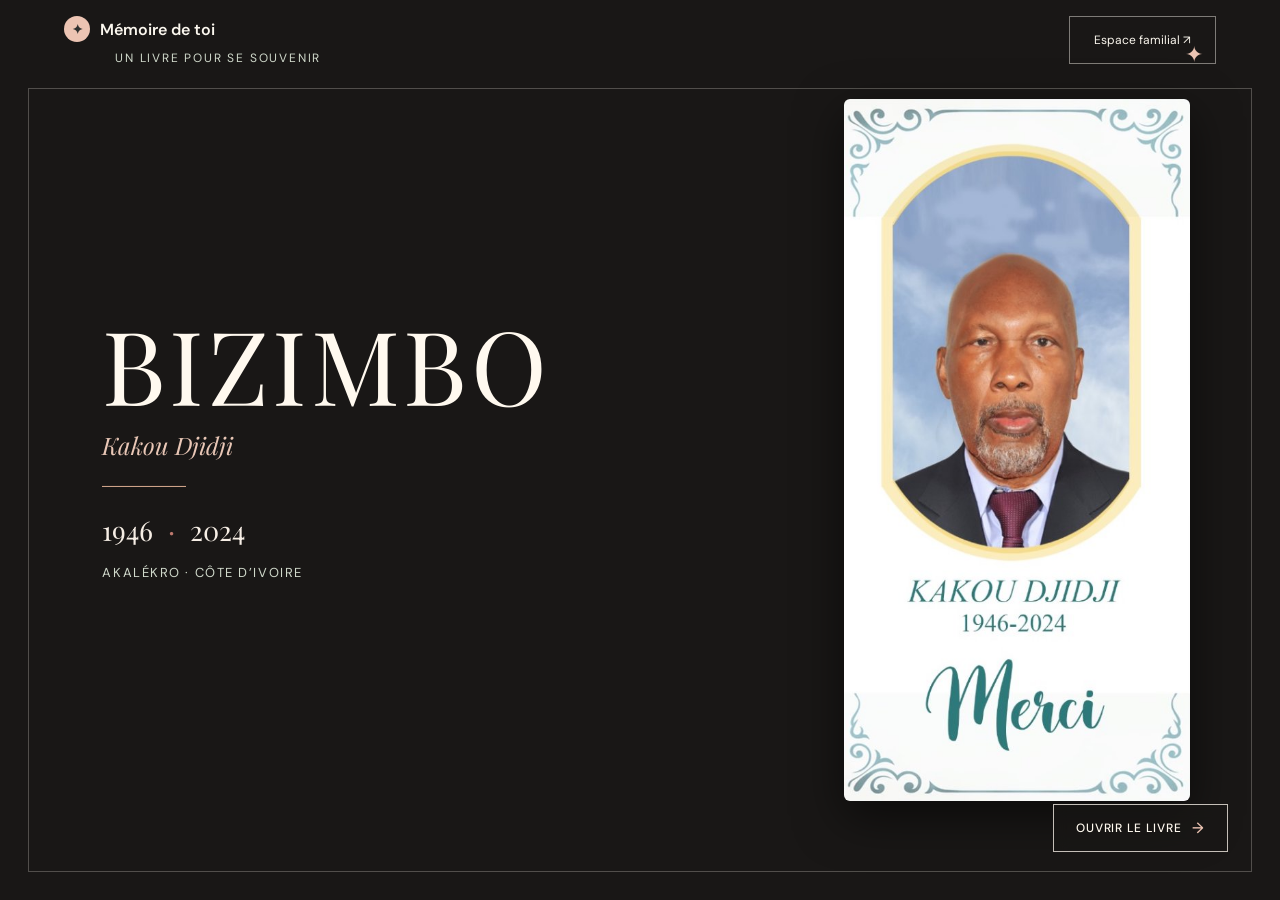
==== commit b85fb52c: "feat(cover): integration de la veritable photo de Papa sur la couverture (1946-2024)" ====
--- a/index.html
+++ b/index.html
@@ -4,11 +4,11 @@
   <meta charset="UTF-8" />
   <meta name="viewport" content="width=device-width, initial-scale=1.0" />
   <title>BIZIMBO · Le livre mémoire</title>
-  <link rel="stylesheet" href="css/tokens.css" />
-  <link rel="stylesheet" href="css/cover.css" />
-  <link rel="stylesheet" href="css/book-engine.css" />
-  <link rel="stylesheet" href="css/pages.css" />
-  <link rel="stylesheet" href="css/modals.css" />
+  <link rel="stylesheet" href="css/tokens.css?v=2" />
+  <link rel="stylesheet" href="css/cover.css?v=2" />
+  <link rel="stylesheet" href="css/book-engine.css?v=2" />
+  <link rel="stylesheet" href="css/pages.css?v=2" />
+  <link rel="stylesheet" href="css/modals.css?v=2" />
 </head>
 <body>
   <header class="reader-bar">
@@ -20,14 +20,14 @@
     <section class="book" id="memory-book" aria-label="Livre mémoire de BIZIMBO">
       <!-- Page 0 : Couverture pleine page (sanctuarisée) -->
       <article class="book-page cover-page" data-page="0" id="cover">
-        <img class="cover-portrait" src="assets/gpt_bizimbo-hero.png" alt="Portrait de BIZIMBO" />
+        <img class="cover-portrait" src="assets/kakou_djidji_carte_merci.jpg" alt="Portrait de BIZIMBO · Kakou Djidji" />
         <div class="cover-ribbon">Un livre pour se souvenir</div>
         <div class="cover-ornament">✦</div>
         <div class="cover-content">
           <h1>BIZIMBO</h1>
           <p class="cover-real-name">Kakou Djidji</p>
           <div class="cover-rule"></div>
-          <p class="cover-dates">1946 <span>·</span> 2025</p>
+          <p class="cover-dates">1946 <span>·</span> 2024</p>
           <p class="cover-place">Akalékro · Côte d’Ivoire</p>
         </div>
         <button class="open-book cover-turn-hint" id="open-book" type="button">Ouvrir le livre <span>→</span></button>
@@ -167,42 +167,112 @@
         </div>
       </article>
 
-      <!-- Page 4 : Chapitre IV · Lettre d’au revoir -->
+      <!-- Page 4 : Chapitre IV · Lettre d’adieu -->
       <article class="book-page paper-page" data-page="4">
         <div class="paper-sheet">
           <div class="chapter-rail">
-            <span class="page-label">Chapitre IV · Lettre d’au revoir</span>
+            <span class="page-label">Chapitre IV · Lettre d’adieu</span>
           </div>
           <div class="page-main letter-page">
             <div class="letter-sheet-box">
               <div class="letter-meta">
-                <span>Akalékro · Septembre 2025</span>
-                <span>Dernière pensée</span>
-              </div>
-
-              <div class="letter-salutation">
-                À mes enfants, à ma famille, à vous tous que j’aime,
-              </div>
+                <span>En mémoire de Kakou Djidji (1946 – 2024)</span>
+                <span>Lettre d'adieu</span>
+              </div>
+
+              <h2 class="letter-salutation">Papa !</h2>
 
               <div class="letter-body">
                 <p>
-                  Ne pleurez pas en pensant à ce qui n’est plus, mais souriez en vous souvenant de ce que nous avons partagé. J’ai marché sur cette terre avec la fierté et le bonheur infini de vous voir grandir, apprendre, aimer et vous soutenir les uns les autres.
-                </p>
-                <p>
-                  Restez unis. La famille est comme un grand arbre : les branches s’étendent dans toutes les directions, mais les racines puisent la même force au même endroit. N’oubliez jamais d’où vous venez, ni la générosité que l’on doit à chacun.
-                </p>
-                <p>
-                  Je m’en vais en paix, le cœur plein de vos rires et de votre amour. Lorsque le vent soufflera sur les lagunes d’Akalékro ou que les étoiles brilleront, sachez que je ne suis pas loin. Je veille sur vous.
-                </p>
+                  Quand on m’a dit que tu étais à l’hôpital et que les gens semblaient inquiets, j’étais sereine. Ce n’était pas la première fois que tu allais à l’hôpital depuis cet Accident Cardio-Vasculaire de 2011. J’étais certaine qu’encore une fois tu rentrerais.
+                </p>
+
+                <p class="letter-highlight">
+                  Mais tu n’es pas rentré.
+                </p>
+
+                <p>
+                  Tant de fois nous avions cru te perdre mais tu avais toujours résisté.
+                </p>
+
+                <p>
+                  Quels coups la vie ne t’a-t-elle pas porté Papa ? Mais tu étais là. Tu tenais bon. Et nous avions fini par croire que jamais nous n’aurions à te dire « adieu ». En tout cas pas maintenant.
+                </p>
+
+                <p>
+                  Pas avant d’avoir vu le miracle de ta guérison totale s’accomplir. Ou au moins avant d’avoir pu t’offrir les choses que nous avions résolu en nos cœurs de faire pour toi.
+                </p>
+
+                <p>
+                  Mais Dieu, le souverain, celui qui dispense son souffle comme il veut, a décidé de te rappeler à lui. Tu n’es pas rentré à la maison. Mais tu es rentré dans la maison de ton Père là-haut.
+                </p>
+
+                <p class="letter-verse-salut">Papa,</p>
+
+                <p>
+                  Tu n’as pas pu moissonner abondamment là où sans relâche tu as semé. Et c’est ce qui nous attriste le plus. Oui nous sommes tristes.
+                </p>
+
+                <div class="letter-mourners-list">
+                  <p>Tes amis, tes voisins, te pleurent.</p>
+                  <p>Maman, ta compagne de plus de 45 ans, te pleure.</p>
+                  <p>Ephrem, te pleure.</p>
+                  <p>Nkankreone, te pleure.</p>
+                  <p>Hekehogie, te pleure.</p>
+                  <p>Djaya, te pleure.</p>
+                  <p>Fonou, te pleure.</p>
+                </div>
+
+                <p>
+                  Pourtant, même si nos cœurs sont lourds, au milieu de notre douleur, nous bénissons Dieu d’avoir eu la chance d’être tes enfants pendant si longtemps.
+                </p>
+
+                <p>
+                  Beaucoup ont perdu leur Père si jeunes. Quelle faveur nous avons eu de pouvoir gagner en maturité et nous construire avec toi à nos côtés.
+                </p>
+
+                <p>
+                  Dieu a ajouté tant de jours à la durée de ta vie. Merci pour cette éducation, cet amour et cette disponibilité que tu nous as donnés.
+                </p>
+
+                <p>
+                  Nous rendons grâce au Tout-puissant, parce que nous savons que tu es auprès de lui. Là où la maladie et les nombreuses souffrances terrestres n’ont plus aucune emprise sur toi.
+                </p>
+
+                <p class="letter-tribute-line">
+                  Père aimant. Père présent. Père simple. Père généreux. Tu avais peu d’amis mais ils étaient de qualité. Tu as toujours été calme, serein et silencieux. C’est donc en silence que nous te disons bon voyage.
+                </p>
+
+                <div class="letter-names-block">
+                  <p><strong>Kakou Djidji</strong> D.j.i.D.j.i, comme tu aimais l’épeler à tes interlocuteurs au téléphone. Tu nous manques déjà.</p>
+                  <p><em>Ottro Kangaboua</em>, nous ne t’oublierons pas.</p>
+                  <p><strong>Binzimbo...</strong>, le plus fort. La mort n’arrête pas l’amour.</p>
+                  <p>Le papa Noël de tes petits-enfants avec ta barbe blanche.</p>
+                  <p>Le vieux crocodile. Dors enfin sur tes deux oreilles !</p>
+                </div>
+
+                <p class="letter-blessing">
+                  Que ton repos soit doux et que la terre te soit légère.
+                </p>
+
+                <p>
+                  Nous prendrons soin de Maman. Nous continuerons de marcher dans l’unité et la fraternité si chères à ton cœur.
+                </p>
+
+                <div class="letter-closing-chant">
+                  <p>Va en paix. Tu n’as pas vécu en vain.</p>
+                  <p>Va et vois ce que Dieu fera pour nous.</p>
+                  <p>Va et vois ce qu’il fera de nous.</p>
+                </div>
               </div>
 
               <div class="letter-sign-block">
                 <div class="letter-sign-text">
-                  Avec toute ma bénédiction et ma tendresse éternelle.
+                  Tes enfants, ta famille et tes proches, unis dans l’amour éternel.
                 </div>
                 <div class="letter-sign-name">
                   <strong>BIZIMBO</strong>
-                  <span>Kakou Djidji</span>
+                  <span>Kakou Djidji · 1946 — 2024</span>
                 </div>
               </div>
             </div>
@@ -304,7 +374,7 @@
       <button type="button" data-page-target="1">Biographie</button>
       <button type="button" data-page-target="2">Cérémonie</button>
       <button type="button" data-page-target="3">Souvenirs</button>
-      <button type="button" data-page-target="4">Lettre d’au revoir</button>
+      <button type="button" data-page-target="4">Lettre d’adieu</button>
       <button type="button" data-page-target="5">Les traces</button>
       <button type="button" data-page-target="6">Les voix</button>
       <button type="button" data-page-target="7">Pour les proches</button>
--- a/css/cover.css
+++ b/css/cover.css
@@ -96,19 +96,22 @@
   display: none;
 }
 
-/* La photo reste intacte : aucun voile, aucun filtre, opacité 1 */
+/* Photo de couverture : placement élégant sur la droite en desktop pour équilibrer avec le texte */
 .cover-portrait {
   position: absolute;
   z-index: 1;
-  right: 0;
-  top: 0;
-  width: 100%;
-  height: 100%;
-  object-fit: cover;
-  object-position: center 26%;
+  right: 7vw;
+  top: 50%;
+  transform: translateY(-50%);
+  width: auto;
+  max-width: 42vw;
+  height: clamp(480px, 78vh, 760px);
+  object-fit: contain;
   mix-blend-mode: normal;
   opacity: 1;
   filter: none;
+  border-radius: 6px;
+  box-shadow: 0 16px 48px rgba(0, 0, 0, 0.55);
 }
 
 .cover-ribbon,
@@ -289,27 +292,35 @@
   }
 
   .cover-portrait {
-    width: 100%;
-    height: 100%;
-    right: 0;
-    top: 0;
-    object-position: 58% center;
-    opacity: 1;
+    position: absolute;
+    top: 96px;
+    left: 50%;
+    right: auto;
+    transform: translateX(-50%);
+    width: auto;
+    max-width: min(74vw, 300px);
+    height: 42vh;
+    max-height: 360px;
+    object-fit: contain;
+    border-radius: 6px;
+    box-shadow: 0 10px 30px rgba(0, 0, 0, 0.45);
   }
 
   .cover-ribbon {
-    left: 10vw;
+    left: 24px;
+    top: 24px;
   }
 
   .cover-ornament {
+    right: 24px;
+    top: 22px;
+  }
+
+  .cover-content {
+    left: 28px;
     right: 28px;
-  }
-
-  .cover-content {
-    left: 9vw;
-    right: 9vw;
     top: auto;
-    bottom: 15%;
+    bottom: 84px;
     width: auto;
     transform: none;
   }
--- a/css/pages.css
+++ b/css/pages.css
@@ -458,21 +458,35 @@
 }
 
 /* --------------------------------------------------------------------------
-   Chapitre IV · Lettre d’au revoir
+   Chapitre IV · Lettre d’adieu
    -------------------------------------------------------------------------- */
 .letter-page {
   display: flex;
   flex-direction: column;
-  justify-content: center;
-  max-width: 760px;
+  max-width: 820px;
+  max-height: 100%;
   height: 100%;
+  overflow-y: auto;
+  padding-right: 8px;
+  scrollbar-width: thin;
+  scrollbar-color: var(--line) transparent;
+}
+
+.letter-page::-webkit-scrollbar {
+  width: 5px;
+}
+
+.letter-page::-webkit-scrollbar-thumb {
+  background: var(--line);
+  border-radius: 4px;
 }
 
 .letter-sheet-box {
   background: var(--paper-2);
   border: 1px solid var(--line);
-  padding: 34px 42px;
+  padding: 38px 46px;
   position: relative;
+  box-shadow: 0 4px 16px rgba(46, 48, 47, 0.04);
 }
 
 .letter-sheet-box::before {
@@ -491,20 +505,21 @@
   letter-spacing: 0.14em;
   text-transform: uppercase;
   color: var(--sage-deep);
-  margin-bottom: 20px;
+  margin-bottom: 22px;
   font-weight: 600;
 }
 
 .letter-salutation {
-  font: italic 22px / 1.35 'Playfair Display', serif;
-  color: var(--ink);
-  margin-bottom: 16px;
+  font: italic clamp(26px, 3.2vw, 34px) / 1.25 'Playfair Display', serif;
+  color: var(--ink);
+  margin: 0 0 20px 0;
+  letter-spacing: 0.01em;
 }
 
 .letter-body {
-  color: #42524a;
-  font-size: 15.5px;
-  line-height: 1.8;
+  color: #38463f;
+  font-size: 15px;
+  line-height: 1.82;
   display: flex;
   flex-direction: column;
   gap: 16px;
@@ -514,20 +529,102 @@
   margin: 0;
 }
 
+.letter-highlight {
+  font: italic 500 17px / 1.5 'Playfair Display', serif;
+  color: var(--ink);
+  padding: 4px 0 4px 14px;
+  border-left: 2px solid var(--coral);
+}
+
+.letter-verse-salut {
+  font: italic 21px 'Playfair Display', serif;
+  color: var(--ink);
+  margin-top: 6px !important;
+}
+
+.letter-mourners-list {
+  background: rgba(255, 255, 255, 0.45);
+  border: 1px solid rgba(46, 48, 47, 0.08);
+  padding: 16px 22px;
+  margin: 6px 0;
+  display: flex;
+  flex-direction: column;
+  gap: 6px;
+}
+
+.letter-mourners-list p {
+  font-size: 14.5px;
+  color: #42524a;
+  font-style: italic;
+}
+
+.letter-tribute-line {
+  font-size: 15.5px;
+  font-weight: 500;
+  color: var(--ink);
+  background: rgba(142, 163, 149, 0.1);
+  padding: 12px 18px;
+  border-radius: 2px;
+}
+
+.letter-names-block {
+  padding: 12px 0;
+  display: flex;
+  flex-direction: column;
+  gap: 8px;
+  border-top: 1px dashed var(--line);
+  border-bottom: 1px dashed var(--line);
+  margin: 8px 0;
+}
+
+.letter-names-block p {
+  font-size: 14.5px;
+  color: #42524a;
+}
+
+.letter-names-block strong {
+  color: var(--ink);
+  font-family: 'Playfair Display', serif;
+  font-size: 16px;
+}
+
+.letter-blessing {
+  font: italic 500 16.5px 'Playfair Display', serif;
+  color: var(--coral-deep);
+  text-align: center;
+  margin: 10px 0 !important;
+}
+
+.letter-closing-chant {
+  padding: 14px 20px;
+  background: rgba(46, 48, 47, 0.03);
+  border-left: 3px solid var(--sage-deep);
+  display: flex;
+  flex-direction: column;
+  gap: 4px;
+}
+
+.letter-closing-chant p {
+  font: italic 500 15.5px 'Playfair Display', serif;
+  color: var(--ink);
+}
+
 .letter-sign-block {
-  margin-top: 26px;
+  margin-top: 28px;
   display: flex;
   justify-content: space-between;
   align-items: flex-end;
   border-top: 1px solid var(--line);
   padding-top: 18px;
+  gap: 16px;
 }
 
 .letter-sign-text {
   font-style: italic;
-  font-size: 14px;
-  color: #52645a;
-  max-width: 380px;
+  font-size: 13.5px;
+  color: #52645a;
+  max-width: 420px;
+  line-height: 1.5;
 }
 
 .letter-sign-name {
@@ -538,7 +635,7 @@
 .letter-sign-name strong {
   display: block;
   font-family: 'Playfair Display', serif;
-  font-size: 21px;
+  font-size: 19px;
   color: var(--ink);
   font-weight: 500;
 }
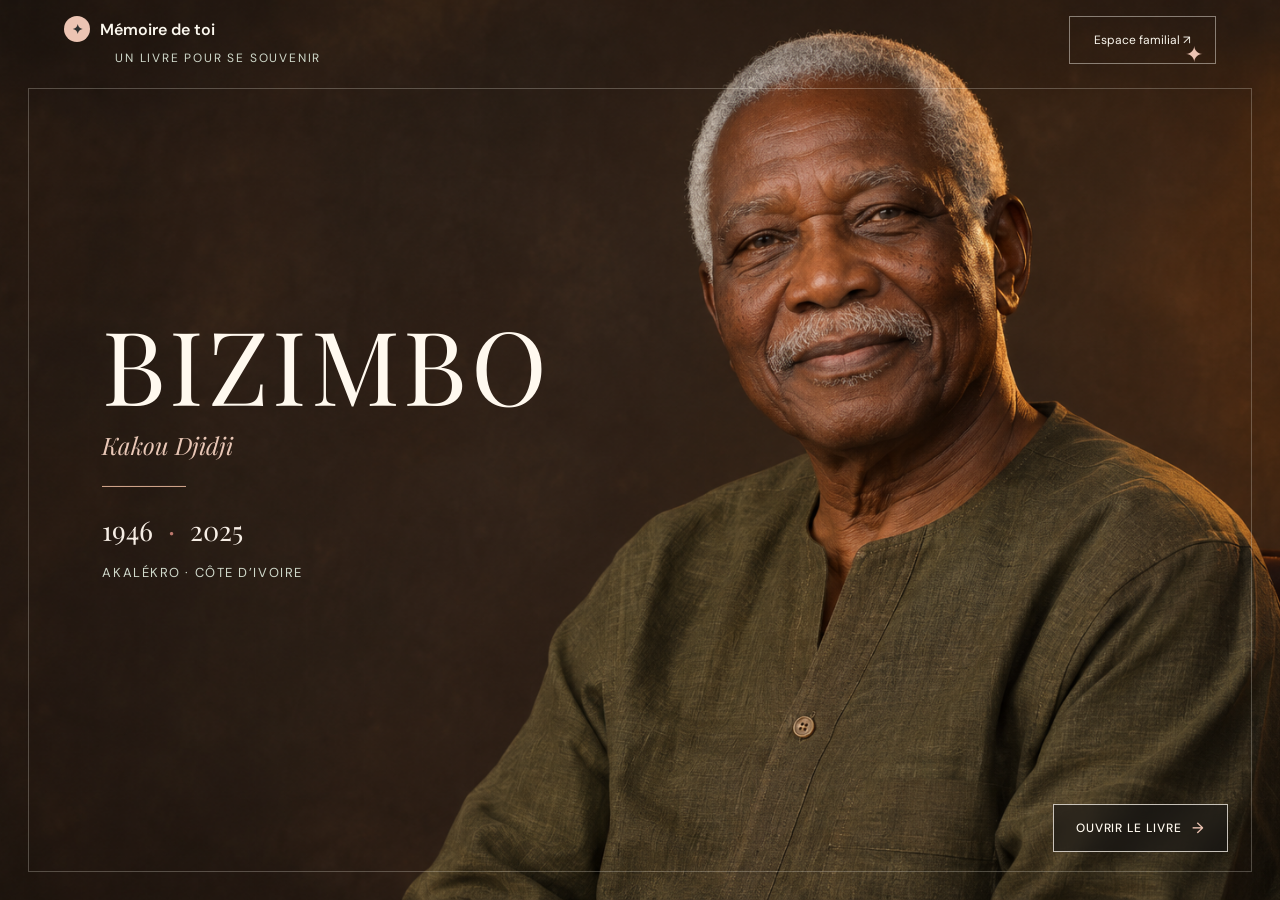
==== commit 278aaa3b: "Revert "feat(cover): integration de la veritable photo de Papa sur la couverture (1946-2024)" This r" ====
--- a/index.html
+++ b/index.html
@@ -4,11 +4,11 @@
   <meta charset="UTF-8" />
   <meta name="viewport" content="width=device-width, initial-scale=1.0" />
   <title>BIZIMBO · Le livre mémoire</title>
-  <link rel="stylesheet" href="css/tokens.css?v=2" />
-  <link rel="stylesheet" href="css/cover.css?v=2" />
-  <link rel="stylesheet" href="css/book-engine.css?v=2" />
-  <link rel="stylesheet" href="css/pages.css?v=2" />
-  <link rel="stylesheet" href="css/modals.css?v=2" />
+  <link rel="stylesheet" href="css/tokens.css" />
+  <link rel="stylesheet" href="css/cover.css" />
+  <link rel="stylesheet" href="css/book-engine.css" />
+  <link rel="stylesheet" href="css/pages.css" />
+  <link rel="stylesheet" href="css/modals.css" />
 </head>
 <body>
   <header class="reader-bar">
@@ -20,14 +20,14 @@
     <section class="book" id="memory-book" aria-label="Livre mémoire de BIZIMBO">
       <!-- Page 0 : Couverture pleine page (sanctuarisée) -->
       <article class="book-page cover-page" data-page="0" id="cover">
-        <img class="cover-portrait" src="assets/kakou_djidji_carte_merci.jpg" alt="Portrait de BIZIMBO · Kakou Djidji" />
+        <img class="cover-portrait" src="assets/gpt_bizimbo-hero.png" alt="Portrait de BIZIMBO" />
         <div class="cover-ribbon">Un livre pour se souvenir</div>
         <div class="cover-ornament">✦</div>
         <div class="cover-content">
           <h1>BIZIMBO</h1>
           <p class="cover-real-name">Kakou Djidji</p>
           <div class="cover-rule"></div>
-          <p class="cover-dates">1946 <span>·</span> 2024</p>
+          <p class="cover-dates">1946 <span>·</span> 2025</p>
           <p class="cover-place">Akalékro · Côte d’Ivoire</p>
         </div>
         <button class="open-book cover-turn-hint" id="open-book" type="button">Ouvrir le livre <span>→</span></button>
--- a/css/cover.css
+++ b/css/cover.css
@@ -96,22 +96,19 @@
   display: none;
 }
 
-/* Photo de couverture : placement élégant sur la droite en desktop pour équilibrer avec le texte */
+/* La photo reste intacte : aucun voile, aucun filtre, opacité 1 */
 .cover-portrait {
   position: absolute;
   z-index: 1;
-  right: 7vw;
-  top: 50%;
-  transform: translateY(-50%);
-  width: auto;
-  max-width: 42vw;
-  height: clamp(480px, 78vh, 760px);
-  object-fit: contain;
+  right: 0;
+  top: 0;
+  width: 100%;
+  height: 100%;
+  object-fit: cover;
+  object-position: center 26%;
   mix-blend-mode: normal;
   opacity: 1;
   filter: none;
-  border-radius: 6px;
-  box-shadow: 0 16px 48px rgba(0, 0, 0, 0.55);
 }
 
 .cover-ribbon,
@@ -292,35 +289,27 @@
   }
 
   .cover-portrait {
-    position: absolute;
-    top: 96px;
-    left: 50%;
-    right: auto;
-    transform: translateX(-50%);
-    width: auto;
-    max-width: min(74vw, 300px);
-    height: 42vh;
-    max-height: 360px;
-    object-fit: contain;
-    border-radius: 6px;
-    box-shadow: 0 10px 30px rgba(0, 0, 0, 0.45);
+    width: 100%;
+    height: 100%;
+    right: 0;
+    top: 0;
+    object-position: 58% center;
+    opacity: 1;
   }
 
   .cover-ribbon {
-    left: 24px;
-    top: 24px;
+    left: 10vw;
   }
 
   .cover-ornament {
-    right: 24px;
-    top: 22px;
+    right: 28px;
   }
 
   .cover-content {
-    left: 28px;
-    right: 28px;
+    left: 9vw;
+    right: 9vw;
     top: auto;
-    bottom: 84px;
+    bottom: 15%;
     width: auto;
     transform: none;
   }
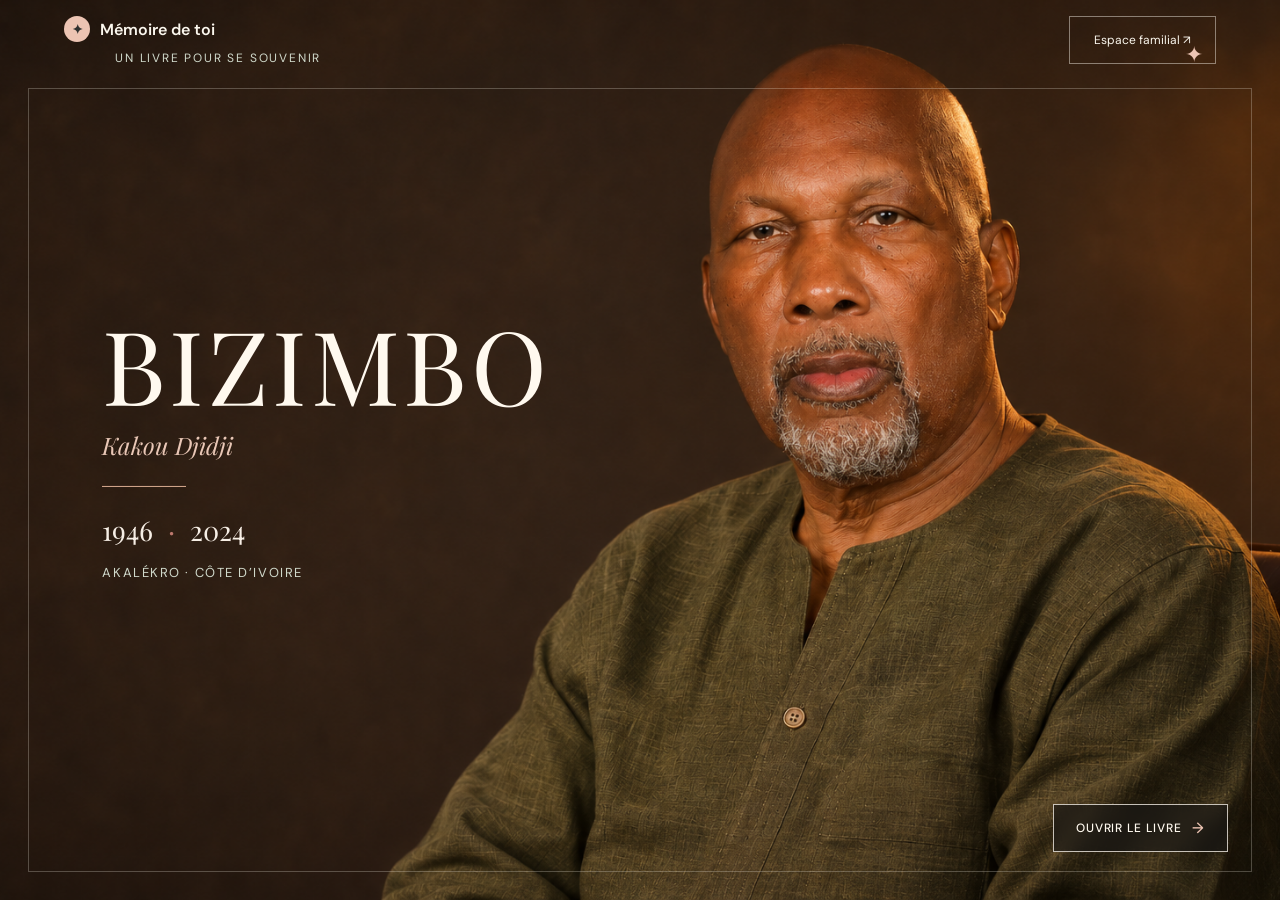
==== commit c05e3b9f: "fix: date de deces au 25 septembre 2024 et mise a jour de l'image hero" ====
--- a/index.html
+++ b/index.html
@@ -27,7 +27,7 @@
           <h1>BIZIMBO</h1>
           <p class="cover-real-name">Kakou Djidji</p>
           <div class="cover-rule"></div>
-          <p class="cover-dates">1946 <span>·</span> 2025</p>
+          <p class="cover-dates">1946 <span>·</span> 2024</p>
           <p class="cover-place">Akalékro · Côte d’Ivoire</p>
         </div>
         <button class="open-book cover-turn-hint" id="open-book" type="button">Ouvrir le livre <span>→</span></button>
@@ -176,7 +176,7 @@
           <div class="page-main letter-page">
             <div class="letter-sheet-box">
               <div class="letter-meta">
-                <span>En mémoire de Kakou Djidji (1946 – 2024)</span>
+                <span>En mémoire de Kakou Djidji (1946 – 25 septembre 2024)</span>
                 <span>Lettre d'adieu</span>
               </div>
 
@@ -272,7 +272,7 @@
                 </div>
                 <div class="letter-sign-name">
                   <strong>BIZIMBO</strong>
-                  <span>Kakou Djidji · 1946 — 2024</span>
+                  <span>Kakou Djidji · 1946 — 25 septembre 2024</span>
                 </div>
               </div>
             </div>
